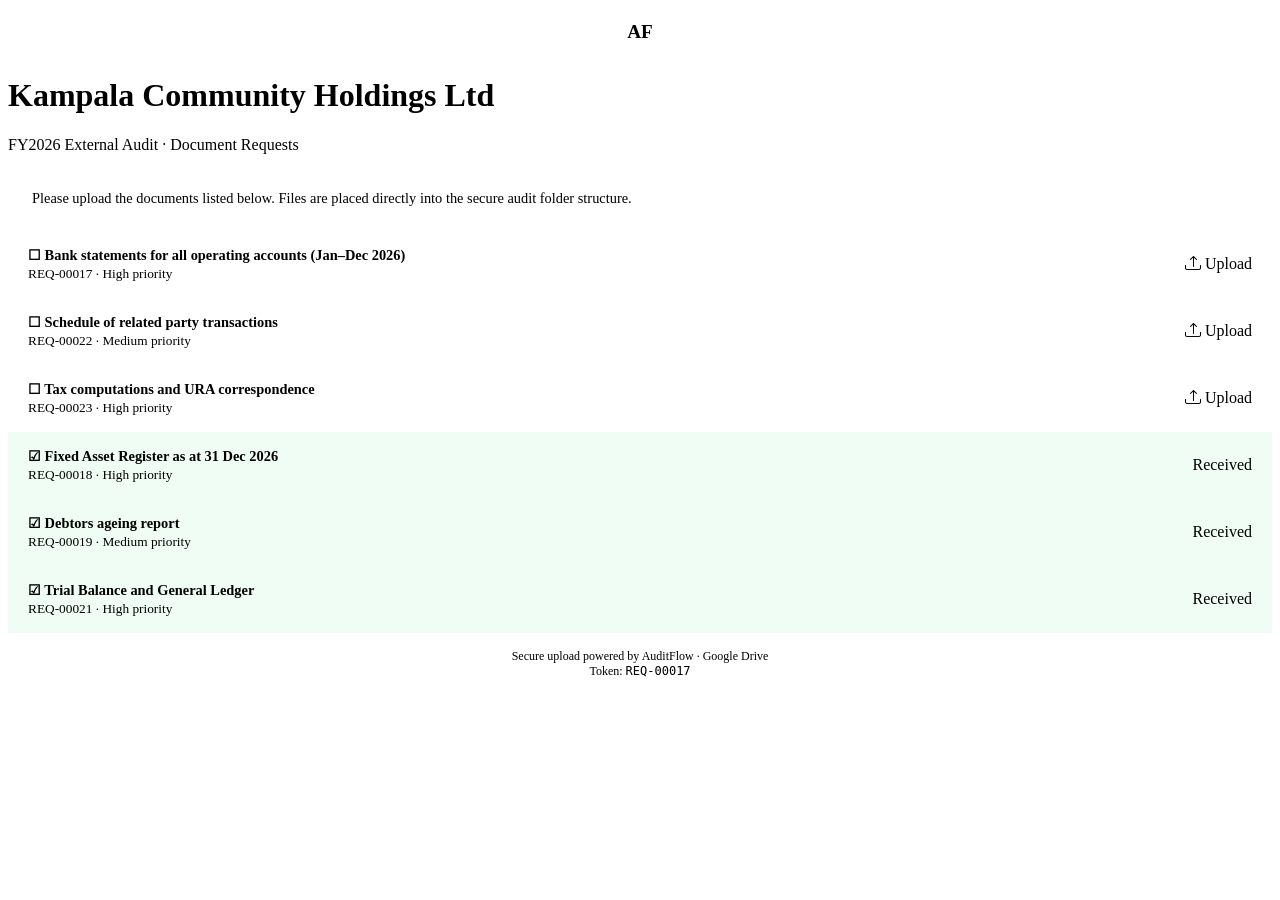
==== client-portal.html @ a255e330 "Add client portal, styles, config, demo data and core app logic" ====
<!DOCTYPE html>
<html lang="en">
<head>
  <meta charset="UTF-8">
  <meta name="viewport" content="width=device-width, initial-scale=1.0">
  <title>Document Upload — AuditFlow Client Portal</title>
  <link rel="preconnect" href="https://fonts.googleapis.com">
  <link href="https://fonts.googleapis.com/css2?family=Inter:wght@400;500;600;700&display=swap" rel="stylesheet">
  <link href="https://cdn.jsdelivr.net/npm/bootstrap-icons@1.11.3/font/bootstrap-icons.min.css" rel="stylesheet">
  <link href="assets/css/styles.css" rel="stylesheet">
  <style>
    .upload-item {
      display: flex;
      align-items: center;
      justify-content: space-between;
      padding: 1rem 1.25rem;
      border-bottom: 1px solid var(--af-border);
    }
    .upload-item:last-child { border-bottom: none; }
    .upload-item.done { background: #f0fdf4; }
    .file-input-hidden { display: none; }
  </style>
</head>
<body class="client-portal-body">
  <div class="client-portal-card">
    <div class="client-portal-header">
      <div style="width:48px;height:48px;background:var(--af-accent);border-radius:10px;display:flex;align-items:center;justify-content:center;margin:0 auto 0.75rem;font-weight:700;color:var(--af-primary);font-size:1.2rem">AF</div>
      <h1>Kampala Community Holdings Ltd</h1>
      <p>FY2026 External Audit · Document Requests</p>
    </div>

    <div style="padding:1.25rem 1.5rem 0.5rem">
      <p style="font-size:0.9rem;color:var(--af-text-muted);margin:0 0 1rem">
        Please upload the documents listed below. Files are placed directly into the secure audit folder structure.
      </p>
    </div>

    <div id="requestList">
      <!-- Populated by JS -->
    </div>

    <div style="padding:1rem 1.5rem 1.5rem;text-align:center">
      <p style="font-size:0.75rem;color:var(--af-text-muted);margin:0">
        Secure upload powered by AuditFlow · Google Drive<br>
        Token: <code id="tokenDisplay">REQ-00017</code>
      </p>
    </div>
  </div>

  <script>
    const params = new URLSearchParams(window.location.search);
    const token = params.get("token") || "REQ-00017";
    document.getElementById("tokenDisplay").textContent = token;

    const items = [
      { id: "REQ-00017", label: "Bank statements for all operating accounts (Jan–Dec 2026)", status: "Outstanding", priority: "High" },
      { id: "REQ-00022", label: "Schedule of related party transactions", status: "Outstanding", priority: "Medium" },
      { id: "REQ-00023", label: "Tax computations and URA correspondence", status: "Outstanding", priority: "High" },
      { id: "REQ-00018", label: "Fixed Asset Register as at 31 Dec 2026", status: "Received", priority: "High" },
      { id: "REQ-00019", label: "Debtors ageing report", status: "Received", priority: "Medium" },
      { id: "REQ-00021", label: "Trial Balance and General Ledger", status: "Received", priority: "High" }
    ];

    function render() {
      const list = document.getElementById("requestList");
      list.innerHTML = items.map(item => `
        <div class="upload-item ${item.status === 'Received' ? 'done' : ''}" id="item-${item.id}">
          <div>
            <div style="font-weight:600;font-size:0.9rem">
              ${item.status === 'Received' ? '☑' : '☐'} ${item.label}
            </div>
            <small style="color:var(--af-text-muted)">${item.id} · ${item.priority} priority</small>
          </div>
          <div>
            ${item.status === 'Outstanding' ? `
              <label class="btn-af btn-af-sm btn-af-primary" style="cursor:pointer;margin:0">
                <i class="bi bi-upload"></i> Upload
                <input type="file" class="file-input-hidden" onchange="handleUpload('${item.id}', this)">
              </label>
            ` : `<span class="badge-af badge-received">Received</span>`}
          </div>
        </div>
      `).join("");
    }

    function handleUpload(id, input) {
      if (!input.files || !input.files[0]) return;
      const file = input.files[0];
      const item = items.find(i => i.id === id);
      if (!item) return;
      item.status = "Received";
      render();
      setTimeout(() => {
        alert(`Document uploaded successfully.\n\nFile: ${file.name}\nRequest: ${id}\n\nIn the live system:\n• File is saved to the correct Google Drive folder\n• Request status → RECEIVED\n• Auditor is notified\n• Activity is logged`);
      }, 300);
    }

    render();
  </script>
</body>
</html>
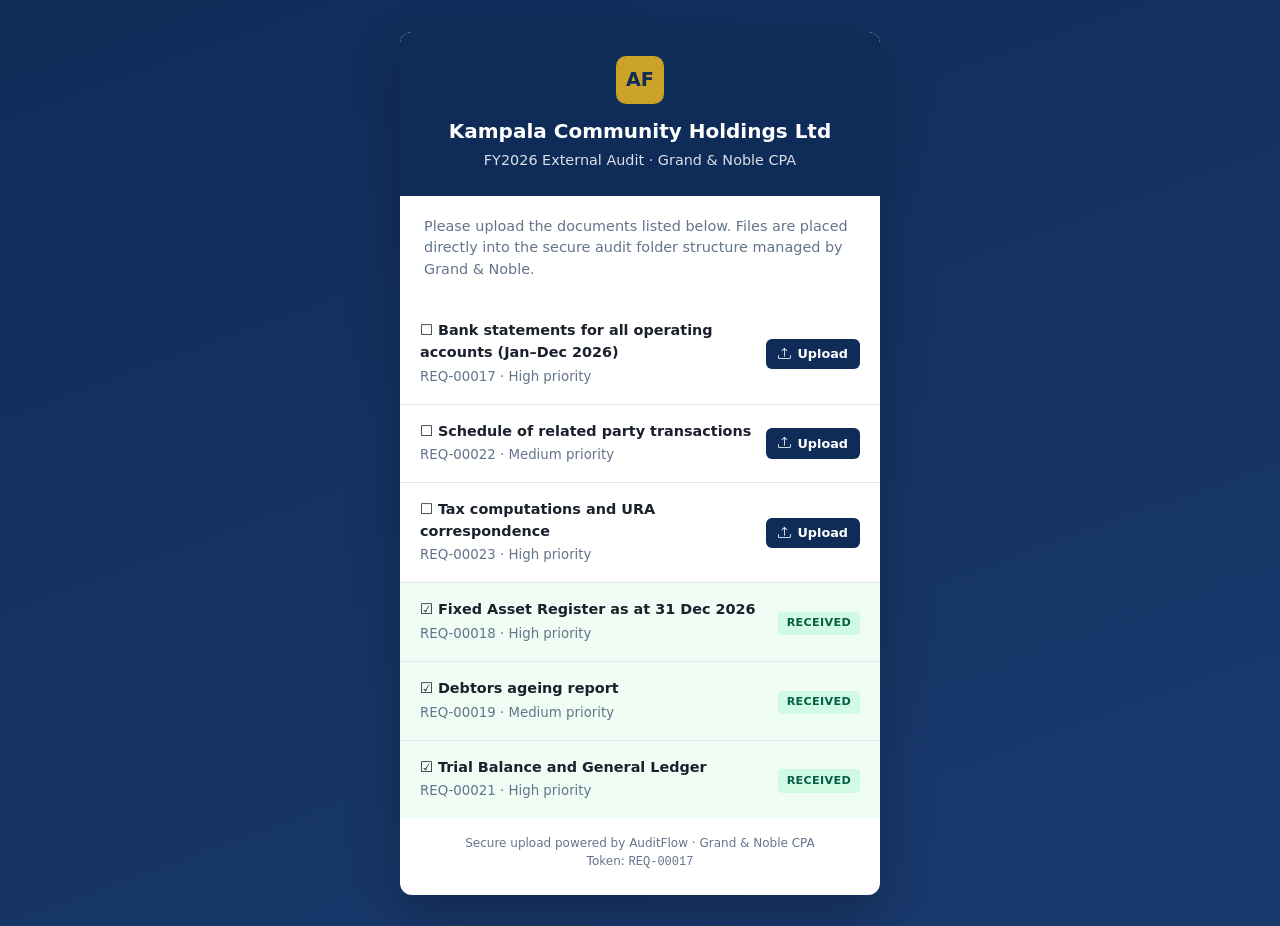
==== commit c40c0588: "Update client portal branding for Grand & Noble" ====
--- a/client-portal.html
+++ b/client-portal.html
@@ -3,7 +3,7 @@
 <head>
   <meta charset="UTF-8">
   <meta name="viewport" content="width=device-width, initial-scale=1.0">
-  <title>Document Upload — AuditFlow Client Portal</title>
+  <title>Document Upload — Grand & Noble | AuditFlow</title>
   <link rel="preconnect" href="https://fonts.googleapis.com">
   <link href="https://fonts.googleapis.com/css2?family=Inter:wght@400;500;600;700&display=swap" rel="stylesheet">
   <link href="https://cdn.jsdelivr.net/npm/bootstrap-icons@1.11.3/font/bootstrap-icons.min.css" rel="stylesheet">
@@ -26,22 +26,20 @@
     <div class="client-portal-header">
       <div style="width:48px;height:48px;background:var(--af-accent);border-radius:10px;display:flex;align-items:center;justify-content:center;margin:0 auto 0.75rem;font-weight:700;color:var(--af-primary);font-size:1.2rem">AF</div>
       <h1>Kampala Community Holdings Ltd</h1>
-      <p>FY2026 External Audit · Document Requests</p>
+      <p>FY2026 External Audit · Grand & Noble CPA</p>
     </div>
 
     <div style="padding:1.25rem 1.5rem 0.5rem">
       <p style="font-size:0.9rem;color:var(--af-text-muted);margin:0 0 1rem">
-        Please upload the documents listed below. Files are placed directly into the secure audit folder structure.
+        Please upload the documents listed below. Files are placed directly into the secure audit folder structure managed by Grand & Noble.
       </p>
     </div>
 
-    <div id="requestList">
-      <!-- Populated by JS -->
-    </div>
+    <div id="requestList"></div>
 
     <div style="padding:1rem 1.5rem 1.5rem;text-align:center">
       <p style="font-size:0.75rem;color:var(--af-text-muted);margin:0">
-        Secure upload powered by AuditFlow · Google Drive<br>
+        Secure upload powered by AuditFlow · Grand & Noble CPA<br>
         Token: <code id="tokenDisplay">REQ-00017</code>
       </p>
     </div>
--- a/assets/css/styles.css
+++ b/assets/css/styles.css
@@ -0,0 +1,229 @@
+/* AuditFlow — Professional Audit Design System */
+:root {
+  --af-primary: #0f2c59;
+  --af-primary-light: #1a3a6e;
+  --af-accent: #c9a227;
+  --af-accent-hover: #b08d1f;
+  --af-success: #1a7a4c;
+  --af-warning: #b86e00;
+  --af-danger: #a11c2e;
+  --af-info: #1e5f8a;
+  --af-bg: #f4f6f9;
+  --af-card: #ffffff;
+  --af-border: #e2e8f0;
+  --af-text: #1a202c;
+  --af-text-muted: #64748b;
+  --af-sidebar-width: 260px;
+  --af-radius: 8px;
+  --af-shadow: 0 1px 3px rgba(15, 44, 89, 0.08), 0 1px 2px rgba(15, 44, 89, 0.06);
+  --af-shadow-md: 0 4px 12px rgba(15, 44, 89, 0.1);
+}
+
+* { box-sizing: border-box; }
+
+body {
+  font-family: 'Inter', 'Segoe UI', system-ui, -apple-system, sans-serif;
+  background: var(--af-bg);
+  color: var(--af-text);
+  margin: 0;
+  min-height: 100vh;
+  line-height: 1.5;
+}
+
+.af-sidebar {
+  position: fixed; top: 0; left: 0; width: var(--af-sidebar-width); height: 100vh;
+  background: var(--af-primary); color: #fff; z-index: 1000;
+  display: flex; flex-direction: column; transition: transform 0.25s ease;
+}
+
+.af-sidebar-brand {
+  padding: 1.25rem 1.5rem; border-bottom: 1px solid rgba(255,255,255,0.1);
+  display: flex; align-items: center; gap: 0.75rem;
+}
+
+.af-sidebar-brand .logo-icon {
+  width: 36px; height: 36px; background: var(--af-accent); border-radius: 8px;
+  display: flex; align-items: center; justify-content: center;
+  font-weight: 700; font-size: 1.1rem; color: var(--af-primary);
+}
+
+.af-sidebar-brand h1 { font-size: 1.15rem; font-weight: 700; margin: 0; letter-spacing: -0.02em; }
+.af-sidebar-brand small { display: block; font-size: 0.7rem; opacity: 0.7; font-weight: 400; margin-top: 2px; }
+
+.af-nav { flex: 1; padding: 1rem 0; overflow-y: auto; }
+.af-nav a {
+  display: flex; align-items: center; gap: 0.75rem; padding: 0.7rem 1.5rem;
+  color: rgba(255,255,255,0.85); text-decoration: none; font-size: 0.925rem; font-weight: 500;
+  transition: all 0.15s; border-left: 3px solid transparent;
+}
+.af-nav a:hover, .af-nav a.active { background: rgba(255,255,255,0.08); color: #fff; border-left-color: var(--af-accent); }
+.af-nav a i { width: 20px; text-align: center; opacity: 0.9; }
+
+.af-sidebar-footer { padding: 1rem 1.5rem; border-top: 1px solid rgba(255,255,255,0.1); font-size: 0.8rem; opacity: 0.7; }
+
+.af-main { margin-left: var(--af-sidebar-width); min-height: 100vh; padding: 0; }
+
+.af-topbar {
+  background: var(--af-card); border-bottom: 1px solid var(--af-border);
+  padding: 0.85rem 1.75rem; display: flex; align-items: center; justify-content: space-between;
+  position: sticky; top: 0; z-index: 100; box-shadow: var(--af-shadow);
+}
+.af-topbar h2 { font-size: 1.25rem; font-weight: 600; margin: 0; color: var(--af-primary); }
+.af-topbar-actions { display: flex; align-items: center; gap: 0.75rem; }
+
+.af-content { padding: 1.5rem 1.75rem 2.5rem; }
+
+.af-card {
+  background: var(--af-card); border-radius: var(--af-radius); border: 1px solid var(--af-border);
+  box-shadow: var(--af-shadow); overflow: hidden;
+}
+.af-card-header {
+  padding: 1rem 1.25rem; border-bottom: 1px solid var(--af-border);
+  display: flex; align-items: center; justify-content: space-between; background: #fafbfc;
+}
+.af-card-header h3 { margin: 0; font-size: 0.95rem; font-weight: 600; color: var(--af-primary); }
+.af-card-body { padding: 1.25rem; }
+
+.af-stat-grid {
+  display: grid; grid-template-columns: repeat(auto-fit, minmax(160px, 1fr)); gap: 1rem; margin-bottom: 1.5rem;
+}
+.af-stat-card {
+  background: var(--af-card); border-radius: var(--af-radius); border: 1px solid var(--af-border);
+  padding: 1.15rem 1.25rem; box-shadow: var(--af-shadow); transition: transform 0.15s, box-shadow 0.15s;
+}
+.af-stat-card:hover { transform: translateY(-2px); box-shadow: var(--af-shadow-md); }
+.af-stat-card .stat-label { font-size: 0.75rem; text-transform: uppercase; letter-spacing: 0.04em; color: var(--af-text-muted); font-weight: 600; margin-bottom: 0.35rem; }
+.af-stat-card .stat-value { font-size: 1.75rem; font-weight: 700; color: var(--af-primary); line-height: 1.1; }
+.af-stat-card .stat-sub { font-size: 0.8rem; color: var(--af-text-muted); margin-top: 0.25rem; }
+.af-stat-card.accent .stat-value { color: var(--af-accent); }
+.af-stat-card.success .stat-value { color: var(--af-success); }
+.af-stat-card.warning .stat-value { color: var(--af-warning); }
+.af-stat-card.danger .stat-value { color: var(--af-danger); }
+.af-stat-card.info .stat-value { color: var(--af-info); }
+
+.btn-af {
+  display: inline-flex; align-items: center; gap: 0.4rem; padding: 0.5rem 1rem;
+  font-size: 0.875rem; font-weight: 560; border-radius: 6px; border: none; cursor: pointer; transition: all 0.15s; text-decoration: none;
+}
+.btn-af-primary { background: var(--af-primary); color: #fff; }
+.btn-af-primary:hover { background: var(--af-primary-light); color: #fff; }
+.btn-af-accent { background: var(--af-accent); color: var(--af-primary); }
+.btn-af-accent:hover { background: var(--af-accent-hover); color: var(--af-primary); }
+.btn-af-outline { background: transparent; border: 1px solid var(--af-border); color: var(--af-text); }
+.btn-af-outline:hover { background: #f1f5f9; border-color: #cbd5e1; }
+.btn-af-sm { padding: 0.35rem 0.75rem; font-size: 0.8rem; }
+
+.af-table { width: 100%; border-collapse: collapse; font-size: 0.875rem; }
+.af-table th {
+  text-align: left; padding: 0.75rem 1rem; background: #f8fafc; border-bottom: 1px solid var(--af-border);
+  font-weight: 600; color: var(--af-text-muted); font-size: 0.75rem; text-transform: uppercase; letter-spacing: 0.03em;
+}
+.af-table td { padding: 0.85rem 1rem; border-bottom: 1px solid var(--af-border); vertical-align: middle; }
+.af-table tr:hover td { background: #f8fafc; }
+
+.badge-af {
+  display: inline-block; padding: 0.2rem 0.55rem; border-radius: 4px; font-size: 0.7rem; font-weight: 600;
+  text-transform: uppercase; letter-spacing: 0.03em;
+}
+.badge-outstanding { background: #fef3c7; color: #92400e; }
+.badge-received { background: #d1fae5; color: #065f46; }
+.badge-overdue { background: #fee2e2; color: #991b1b; }
+.badge-open { background: #dbeafe; color: #1e40af; }
+.badge-resolved { background: #d1fae5; color: #065f46; }
+.badge-high { background: #fee2e2; color: #991b1b; }
+.badge-medium { background: #fef3c7; color: #92400e; }
+.badge-low { background: #e0e7ff; color: #3730a3; }
+.badge-todo { background: #f1f5f9; color: #475569; }
+.badge-progress { background: #dbeafe; color: #1e40af; }
+.badge-completed { background: #d1fae5; color: #065f46; }
+.badge-approved { background: #d1fae5; color: #065f46; }
+.badge-submitted { background: #e0e7ff; color: #3730a3; }
+
+.af-form-group { margin-bottom: 1rem; }
+.af-form-group label { display: block; font-size: 0.8rem; font-weight: 600; color: var(--af-text-muted); margin-bottom: 0.35rem; }
+.af-form-control {
+  width: 100%; padding: 0.55rem 0.75rem; border: 1px solid var(--af-border); border-radius: 6px; font-size: 0.9rem;
+  transition: border-color 0.15s; background: #fff;
+}
+.af-form-control:focus { outline: none; border-color: var(--af-primary); box-shadow: 0 0 0 3px rgba(15, 44, 89, 0.12); }
+
+.af-modal-backdrop {
+  position: fixed; inset: 0; background: rgba(15, 44, 89, 0.45); z-index: 2000;
+  display: none; align-items: center; justify-content: center; padding: 1rem;
+}
+.af-modal-backdrop.show { display: flex; }
+.af-modal {
+  background: #fff; border-radius: 10px; width: 100%; max-width: 520px; max-height: 90vh; overflow-y: auto;
+  box-shadow: 0 20px 40px rgba(0,0,0,0.2);
+}
+.af-modal-header {
+  padding: 1.15rem 1.35rem; border-bottom: 1px solid var(--af-border);
+  display: flex; align-items: center; justify-content: space-between;
+}
+.af-modal-header h3 { margin: 0; font-size: 1.1rem; color: var(--af-primary); }
+.af-modal-body { padding: 1.35rem; }
+.af-modal-footer {
+  padding: 1rem 1.35rem; border-top: 1px solid var(--af-border);
+  display: flex; justify-content: flex-end; gap: 0.5rem;
+}
+
+.af-progress { height: 8px; background: #e2e8f0; border-radius: 4px; overflow: hidden; }
+.af-progress-bar {
+  height: 100%; background: linear-gradient(90deg, var(--af-primary), var(--af-accent)); border-radius: 4px; transition: width 0.4s ease;
+}
+
+.af-chat-container { display: flex; flex-direction: column; height: calc(100vh - 180px); min-height: 420px; }
+.af-chat-messages { flex: 1; overflow-y: auto; padding: 1rem; background: #f8fafc; border-radius: 8px; margin-bottom: 1rem; }
+.af-chat-msg {
+  max-width: 85%; margin-bottom: 1rem; padding: 0.85rem 1.1rem; border-radius: 10px; font-size: 0.9rem; line-height: 1.55;
+}
+.af-chat-msg.user { background: var(--af-primary); color: #fff; margin-left: auto; border-bottom-right-radius: 3px; }
+.af-chat-msg.ai { background: #fff; border: 1px solid var(--af-border); border-bottom-left-radius: 3px; }
+.af-chat-msg .ai-label { font-size: 0.7rem; color: var(--af-text-muted); margin-bottom: 0.35rem; font-weight: 600; }
+.af-chat-input-row { display: flex; gap: 0.5rem; }
+.af-chat-input-row input { flex: 1; }
+
+.client-portal-body {
+  background: linear-gradient(160deg, #0f2c59 0%, #1a3a6e 100%); min-height: 100vh; padding: 2rem 1rem;
+}
+.client-portal-card {
+  max-width: 480px; margin: 0 auto; background: #fff; border-radius: 12px;
+  box-shadow: 0 20px 50px rgba(0,0,0,0.25); overflow: hidden;
+}
+.client-portal-header {
+  background: var(--af-primary); color: #fff; padding: 1.5rem; text-align: center;
+}
+.client-portal-header h1 { font-size: 1.25rem; margin: 0 0 0.25rem; }
+.client-portal-header p { margin: 0; opacity: 0.85; font-size: 0.9rem; }
+
+.af-mobile-toggle { display: none; background: none; border: none; color: var(--af-primary); font-size: 1.4rem; cursor: pointer; padding: 0.25rem; }
+
+@media (max-width: 992px) {
+  .af-sidebar { transform: translateX(-100%); }
+  .af-sidebar.open { transform: translateX(0); }
+  .af-main { margin-left: 0; }
+  .af-mobile-toggle { display: block; }
+  .af-content { padding: 1rem; }
+  .af-stat-grid { grid-template-columns: repeat(2, 1fr); }
+}
+@media (max-width: 576px) {
+  .af-stat-grid { grid-template-columns: 1fr; }
+  .af-topbar { padding: 0.75rem 1rem; }
+}
+
+.text-muted { color: var(--af-text-muted); }
+.text-primary { color: var(--af-primary); }
+.fw-600 { font-weight: 600; }
+.mb-0 { margin-bottom: 0; }
+.mt-1 { margin-top: 0.5rem; }
+.mt-2 { margin-top: 1rem; }
+.mb-2 { margin-bottom: 1rem; }
+.d-flex { display: flex; }
+.align-center { align-items: center; }
+.justify-between { justify-content: space-between; }
+.gap-1 { gap: 0.5rem; }
+.gap-2 { gap: 1rem; }
+.w-100 { width: 100%; }
+
+.af-empty { text-align: center; padding: 3rem 1.5rem; color: var(--af-text-muted); }
+.af-empty i { font-size: 2.5rem; opacity: 0.4; margin-bottom: 0.75rem; }
